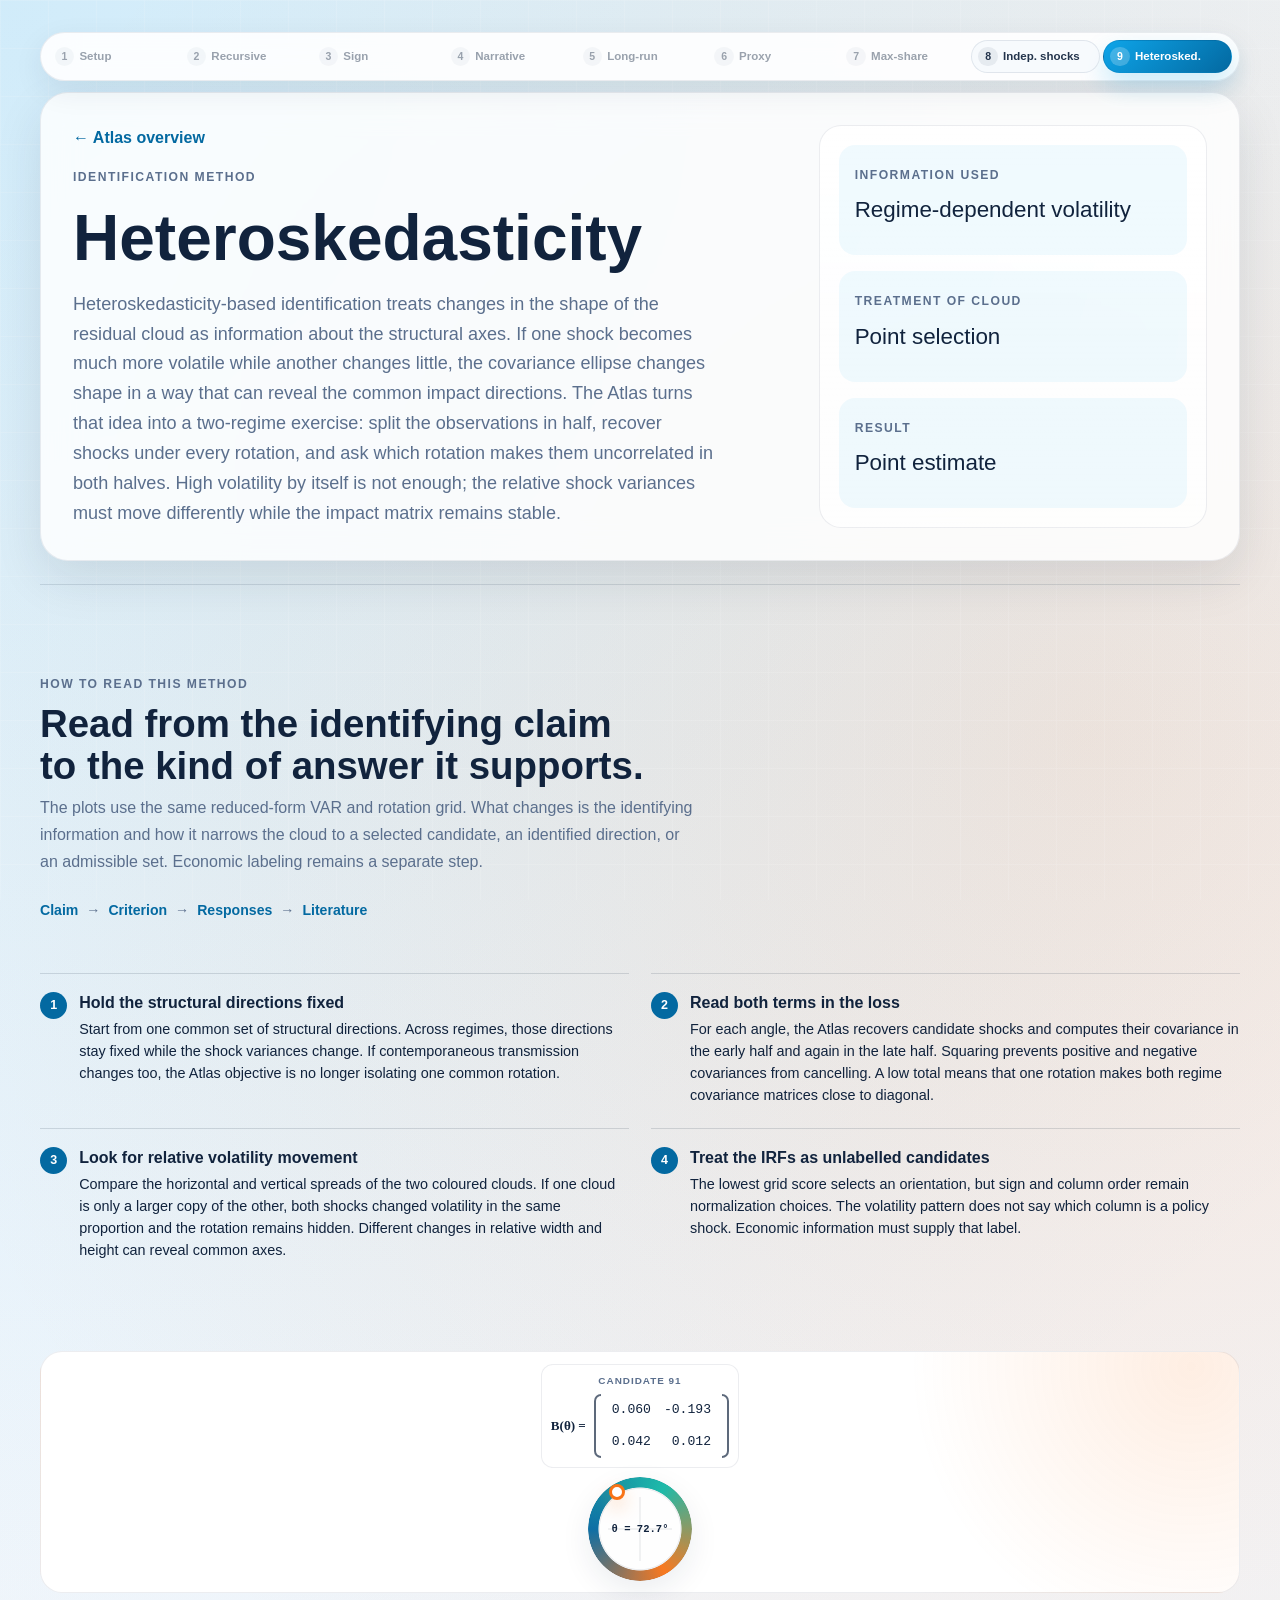
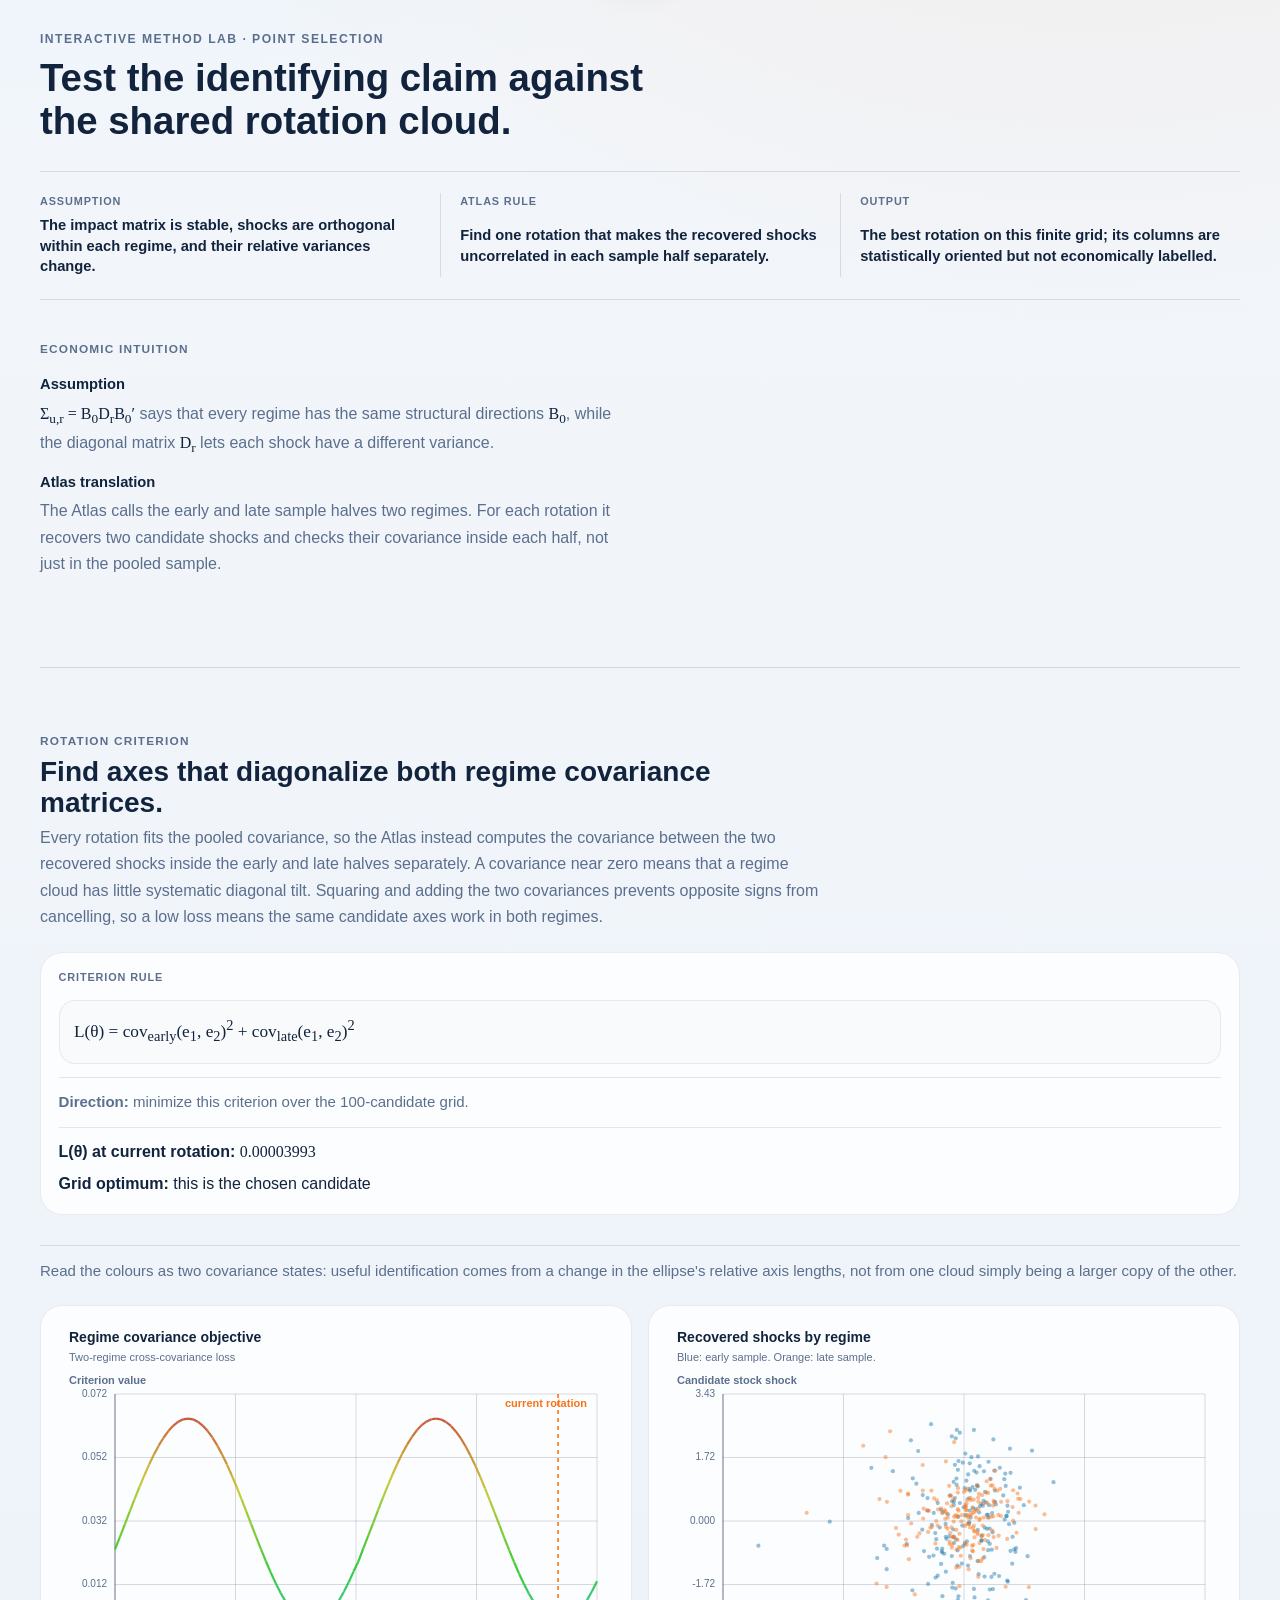
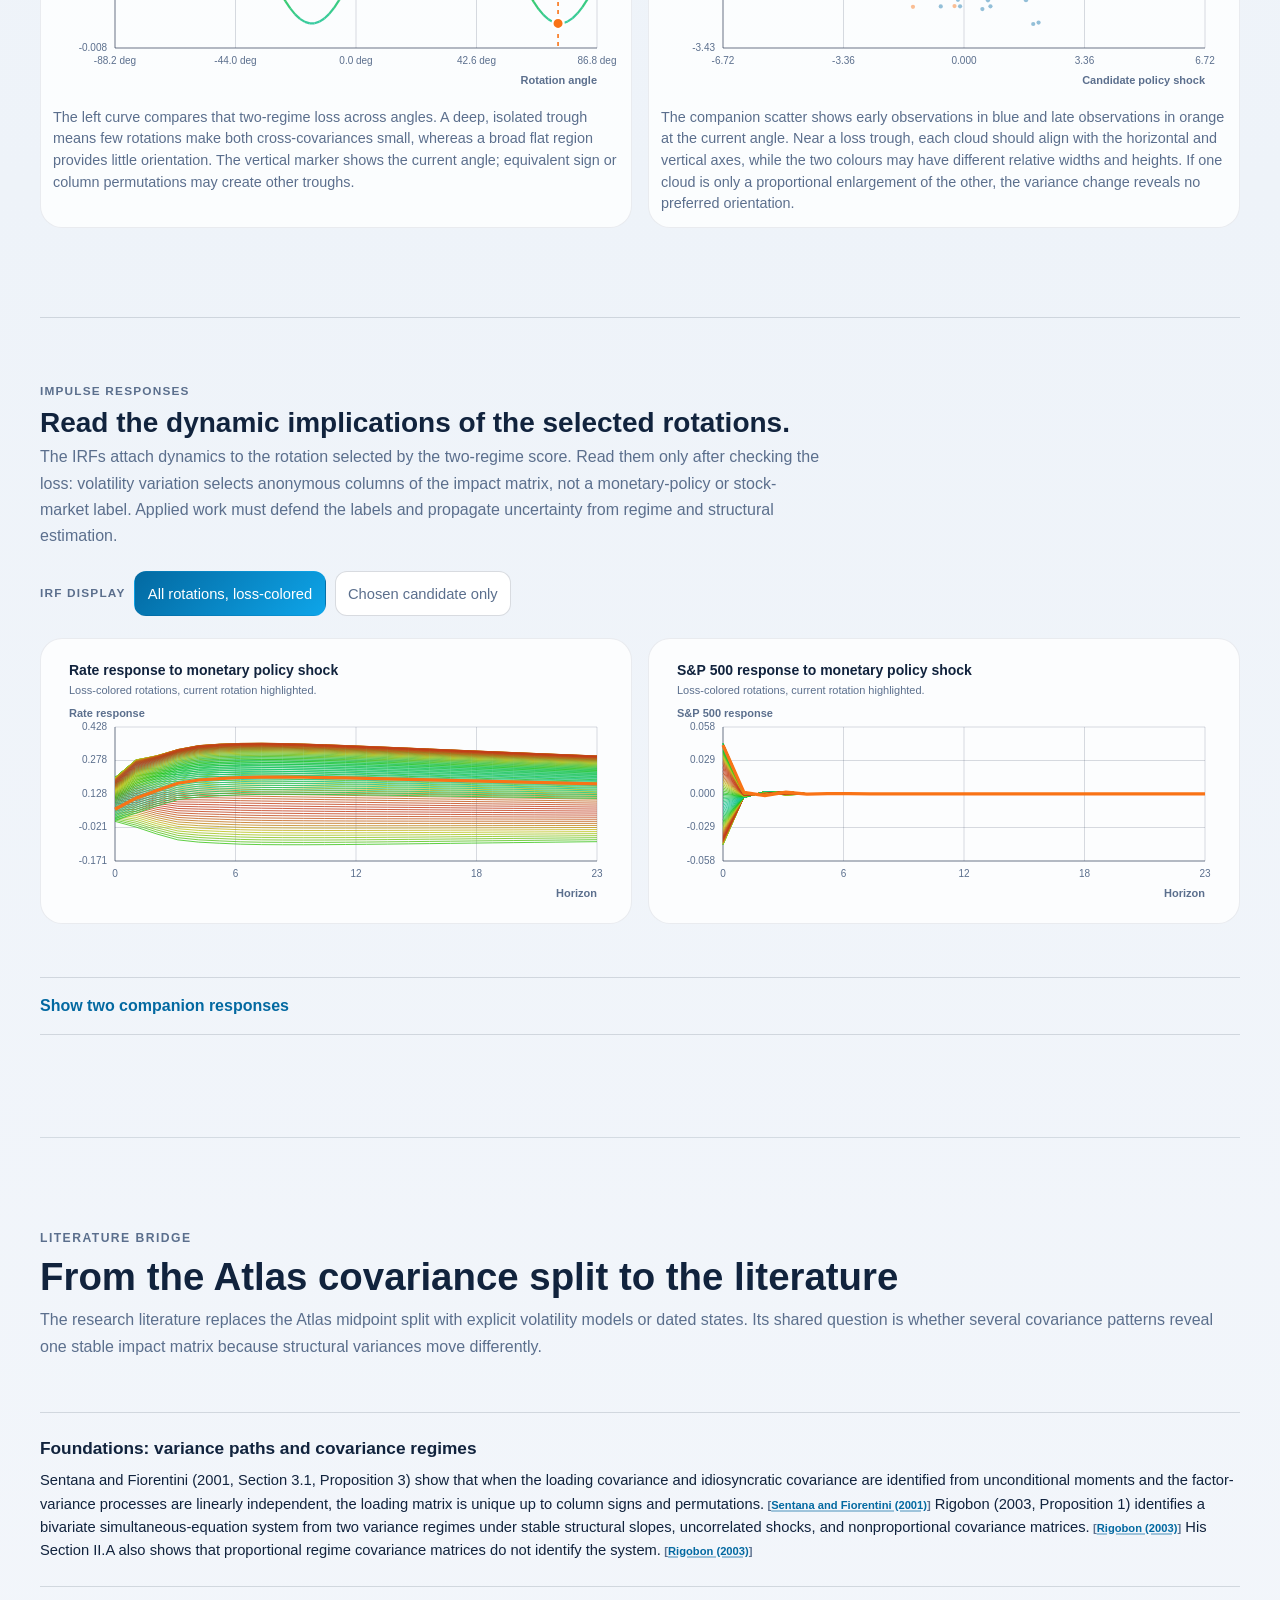
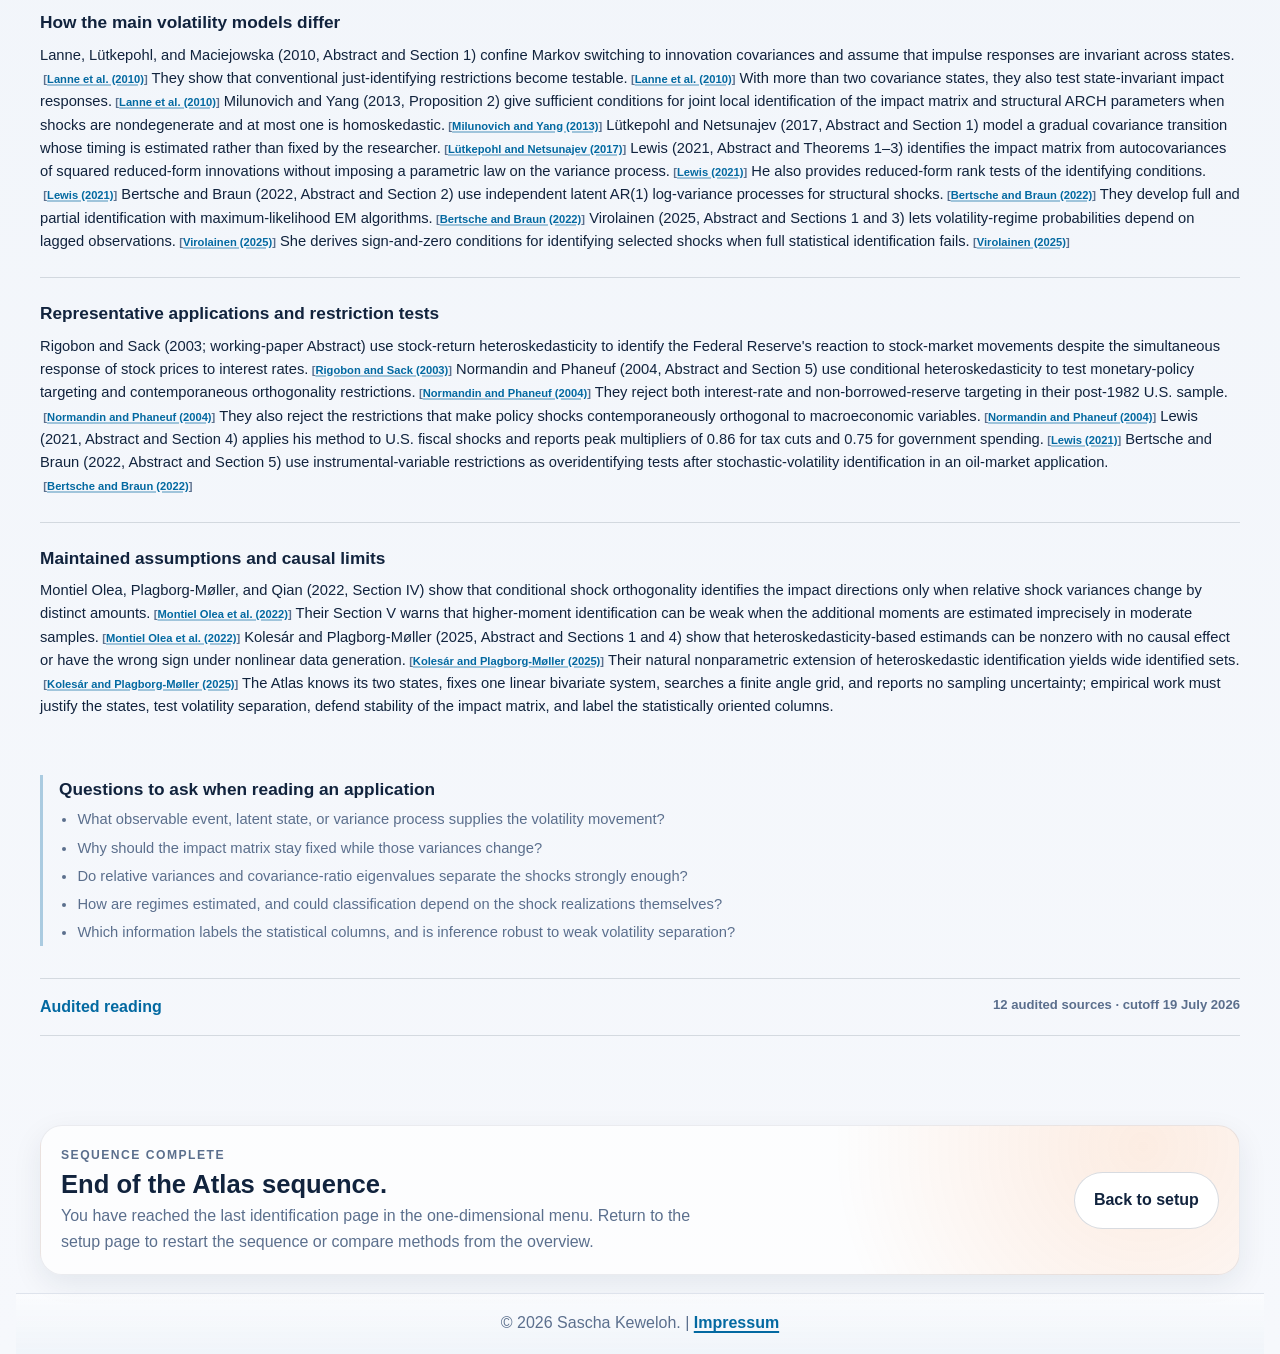
==== apps/atlas/methods/heteroskedasticity/index.html @ a926d379 "seo" ====
<!DOCTYPE html>
<!-- Generated by source/generate_seo_pages.mjs; edit method.html or the generator. -->
<html lang="en" class="ui-preinit">
<head>
  <meta charset="UTF-8">
  <meta name="viewport" content="width=device-width, initial-scale=1.0">
  <title>Heteroskedasticity SVAR Identification | SVAR Identification Atlas</title>
  <meta
    name="description"
    content="Heteroskedastic identification splits the sample in two and chooses the rotation with the smallest within-regime cross-covariances."
  >
  <!-- SEO:START -->
  <base href="../../">
  <meta id="seo-author" name="author" content="Sascha Keweloh">
  <meta id="seo-robots" name="robots" content="index, follow, max-image-preview:large, max-snippet:-1, max-video-preview:-1">
  <meta name="theme-color" content="#f5f1e8">
  <link id="seo-canonical" rel="canonical" href="https://saschakew.github.io/SVAR-Identification-Atlas/methods/heteroskedasticity/">

  <meta property="og:site_name" content="SVAR Identification Atlas">
  <meta property="og:type" content="article">
  <meta property="og:locale" content="en_US">
  <meta id="seo-og-title" property="og:title" content="Heteroskedasticity SVAR Identification | SVAR Identification Atlas">
  <meta id="seo-og-description" property="og:description" content="Heteroskedastic identification splits the sample in two and chooses the rotation with the smallest within-regime cross-covariances.">
  <meta id="seo-og-url" property="og:url" content="https://saschakew.github.io/SVAR-Identification-Atlas/methods/heteroskedasticity/">
  <meta id="seo-og-image" property="og:image" content="https://saschakew.github.io/SVAR-Identification-Atlas/source/matlab/generated/heteroskedasticity.png">
  <meta property="og:image:width" content="895">
  <meta property="og:image:height" content="678">
  <meta id="seo-og-image-alt" property="og:image:alt" content="Heteroskedasticity identification diagnostic in the SVAR Identification Atlas">

  <meta name="twitter:card" content="summary_large_image">
  <meta id="seo-twitter-title" name="twitter:title" content="Heteroskedasticity SVAR Identification | SVAR Identification Atlas">
  <meta id="seo-twitter-description" name="twitter:description" content="Heteroskedastic identification splits the sample in two and chooses the rotation with the smallest within-regime cross-covariances.">
  <meta id="seo-twitter-image" name="twitter:image" content="https://saschakew.github.io/SVAR-Identification-Atlas/source/matlab/generated/heteroskedasticity.png">
  <meta id="seo-twitter-image-alt" name="twitter:image:alt" content="Heteroskedasticity identification diagnostic in the SVAR Identification Atlas">
  <script id="seo-structured-data" type="application/ld+json">
    {
      "@context": "https://schema.org",
      "@graph": [
        {
          "@type": "LearningResource",
          "@id": "https://saschakew.github.io/SVAR-Identification-Atlas/methods/heteroskedasticity/#learning-resource",
          "url": "https://saschakew.github.io/SVAR-Identification-Atlas/methods/heteroskedasticity/",
          "name": "Heteroskedasticity SVAR Identification",
          "description": "Heteroskedastic identification splits the sample in two and chooses the rotation with the smallest within-regime cross-covariances.",
          "learningResourceType": "Interactive visualization",
          "educationalUse": [
            "Instruction",
            "Research"
          ],
          "about": [
            {
              "@type": "Thing",
              "name": "Heteroskedasticity identification"
            },
            {
              "@type": "Thing",
              "name": "Structural vector autoregression"
            }
          ],
          "isAccessibleForFree": true,
          "inLanguage": "en",
          "image": "https://saschakew.github.io/SVAR-Identification-Atlas/source/matlab/generated/heteroskedasticity.png",
          "author": {
            "@type": "Person",
            "@id": "https://sascha-keweloh.com/#person",
            "name": "Sascha Keweloh",
            "url": "https://sascha-keweloh.com/"
          },
          "isPartOf": {
            "@type": "WebSite",
            "@id": "https://saschakew.github.io/SVAR-Identification-Atlas/#website",
            "name": "SVAR Identification Atlas",
            "url": "https://saschakew.github.io/SVAR-Identification-Atlas/"
          }
        },
        {
          "@type": "BreadcrumbList",
          "itemListElement": [
            {
              "@type": "ListItem",
              "position": 1,
              "name": "SVAR Identification Atlas",
              "item": "https://saschakew.github.io/SVAR-Identification-Atlas/"
            },
            {
              "@type": "ListItem",
              "position": 2,
              "name": "Heteroskedasticity identification",
              "item": "https://saschakew.github.io/SVAR-Identification-Atlas/methods/heteroskedasticity/"
            }
          ]
        }
      ]
    }
  </script>
  <!-- SEO:END -->
  <meta http-equiv="Cache-Control" content="no-cache, no-store, must-revalidate">
  <meta http-equiv="Pragma" content="no-cache">
  <meta http-equiv="Expires" content="0">
  <link rel="stylesheet" href="styles.css?v=20260715-section-audit1">
</head>
<body class="method-page-body">
  <a class="skip-link" href="#main">Skip to content</a>
  <div id="loading-screen" role="status" aria-live="polite" aria-label="Loading the SVAR method page" hidden style="display: none;">
    <div class="loader loader--atlas">
      <p class="loader__eyebrow">Preparing the method page</p>
      <h1 class="loader__headline">Loading the SVAR illustration</h1>
      <p class="loader__copy">Drawing the common rotation grid before the method enters.</p>
      <div class="loader__chart-card">
        <canvas id="loader-time-series" aria-label="Animated loading plot for the interest rate and S&amp;P 500"></canvas>
        <div class="loader__legend" aria-hidden="true">
          <span><i class="loader__swatch loader__swatch--rate"></i>Interest rate</span>
          <span><i class="loader__swatch loader__swatch--sp500"></i>S&amp;P 500</span>
        </div>
      </div>
      <div class="loader__progress" aria-hidden="true">
        <div class="loader__progress-meta">
          <span id="loader-status-text">Loading method diagnostics</span>
          <span id="loader-progress-text">0%</span>
        </div>
        <div class="loader__progress-track">
          <span id="loader-progress-bar"></span>
        </div>
      </div>
    </div>
  </div>

  <main id="main" class="page-shell method-page-shell">
    <nav id="atlas-timeline" class="atlas-timeline" aria-label="Atlas sequence"></nav>

    <section class="hero atlas-hero method-hero" data-reveal>
      <div class="hero__content">
        <a class="method-back-link" href="index.html">&larr; Atlas overview</a>
        <span class="eyebrow">Identification method</span>
        <h1 id="method-page-title">Heteroskedasticity</h1>
        <p id="method-page-summary" class="hero__lede">Heteroskedastic identification splits the sample in two and chooses the rotation with the smallest within-regime cross-covariances.</p>
      </div>
      <aside class="hero-meta" id="method-page-meta"></aside>
    </section>

    <section id="method-reading-guide" class="editorial-section method-reading-guide" data-reveal aria-labelledby="method-reading-heading">
      <div id="method-reading-root"></div>
    </section>

    <div class="method-page-layout">
      <div id="single-method-root" class="method-page-root"></div>
      <aside id="method-cockpit-root" class="method-cockpit-root" aria-label="Rotation controls"></aside>
    </div>

    <section id="method-literature" class="editorial-section method-literature-chapter" data-reveal aria-labelledby="method-literature-heading">
      <div id="method-literature-root"></div>
    </section>

    <section id="method-matlab" class="section-card method-matlab" data-atlas-feature="matlabReplication" data-reveal>
      <div class="section-card__header">
        <span class="section-eyebrow">Matlab</span>
        <h2>Runnable simulated example.</h2>
      </div>
      <div class="matlab-run-guide" aria-label="How to run the Matlab example">
        <div>
          <strong>Run from the project folder</strong>
          <ol>
            <li>Open Matlab in <code>apps/atlas/source/matlab</code>.</li>
            <li>Run this method script, for example <code>atlas_recursive_demo</code>.</li>
            <li>Run <code>atlas_run_all_method_demos</code> to export every method figure set.</li>
          </ol>
        </div>
        <div>
          <strong>Copy into a fresh folder</strong>
          <ol>
            <li>Copy <code>atlas_setup.m</code> and this method script.</li>
            <li>Copy the helper files in the disclosure below.</li>
            <li>Run the method script; it creates diagnostics, all-rotation IRFs, and selected/accepted IRFs.</li>
          </ol>
        </div>
        <p class="matlab-run-guide__note">The ZIP button creates the same folder automatically. If an embedded preview blocks downloads, open this page in a regular browser.</p>
      </div>
      <details class="shared-code-disclosure">
        <summary>Show shared Matlab setup code</summary>
        <div id="method-shared-code-panel"></div>
      </details>
      <div id="method-code-panel"></div>
      <details class="shared-code-disclosure">
        <summary>Show shared Matlab plotting and utility helpers</summary>
        <div id="method-helper-code-panels"></div>
      </details>
    </section>

    <section id="atlas-next-card" class="atlas-next-card" data-reveal aria-label="Next Atlas page"></section>

    <footer class="site-footer" data-reveal>
      <p>
        &copy; 2026 Sascha Keweloh. | <a href="https://sascha-keweloh.com/impressum.html">Impressum</a>
      </p>
    </footer>
  </main>

  <script type="module" src="js/method-page.js?v=20260719-source-gate2"></script>
</body>
</html>
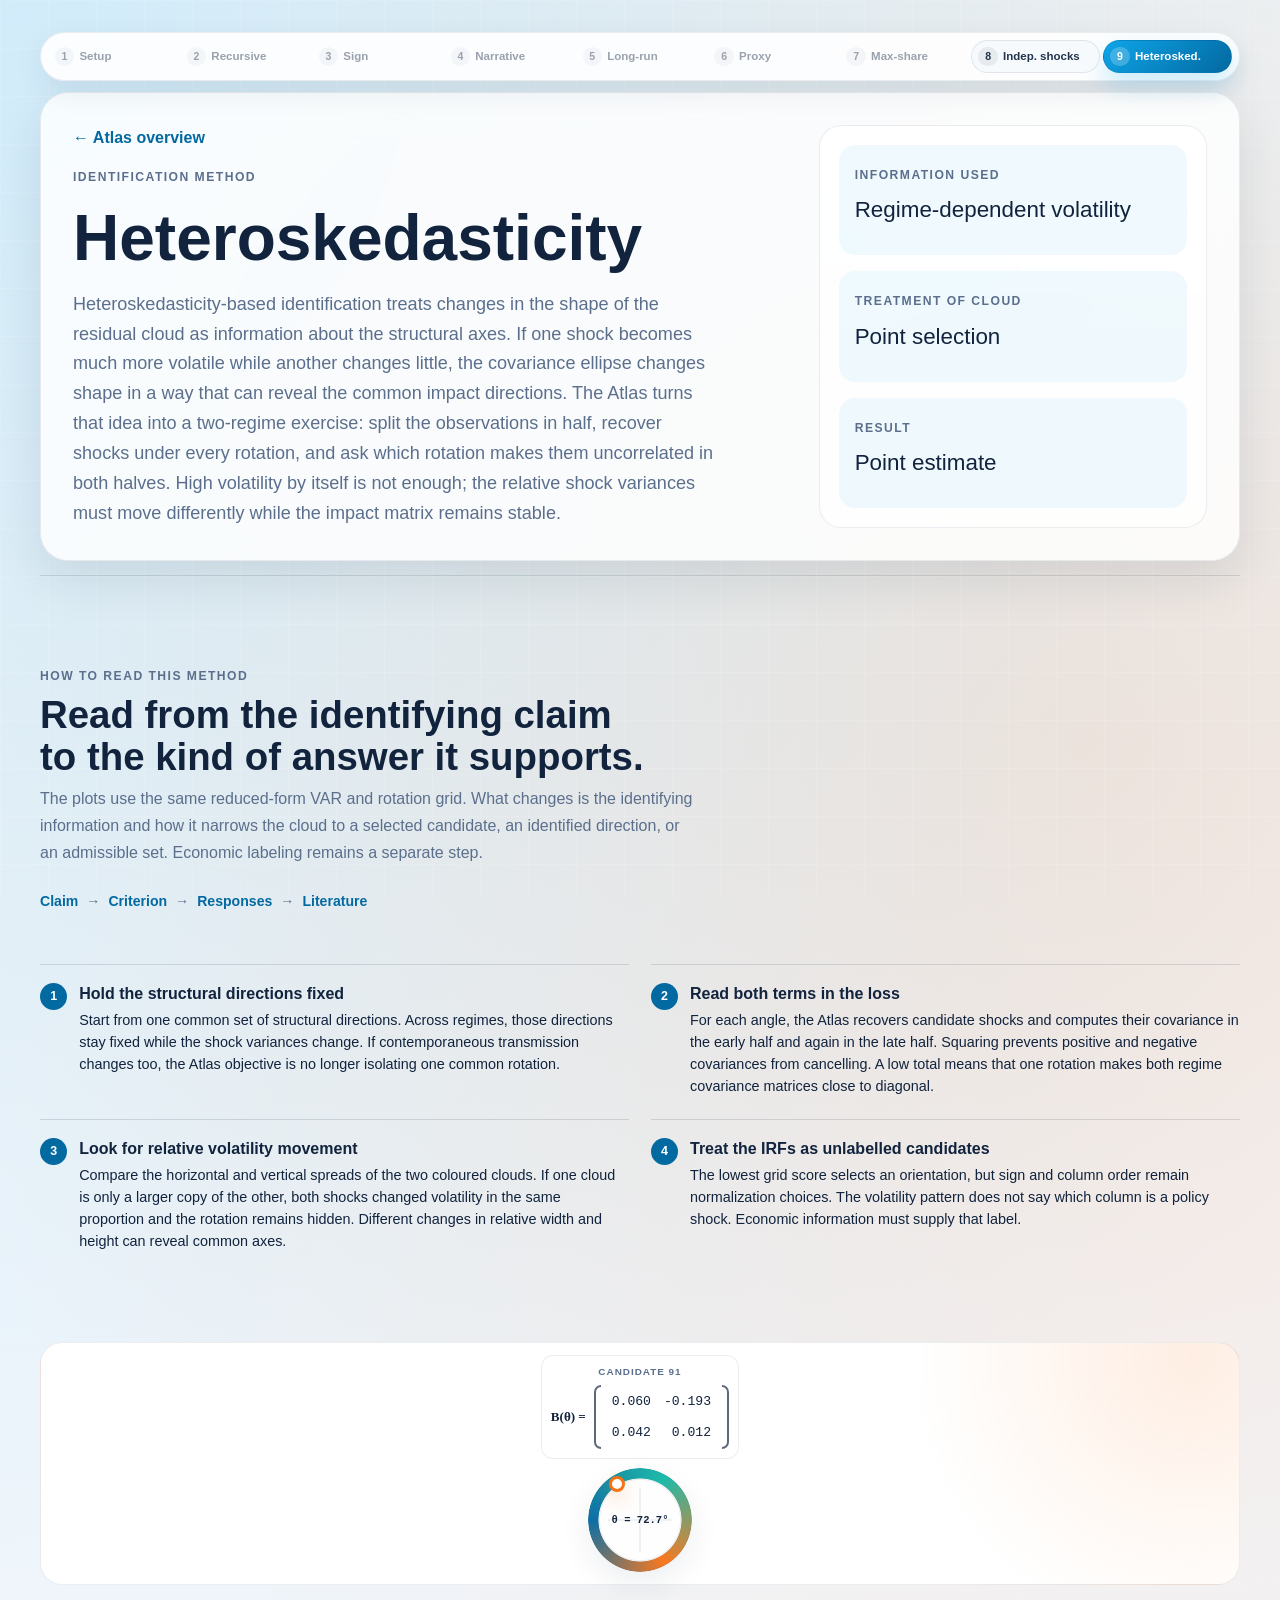
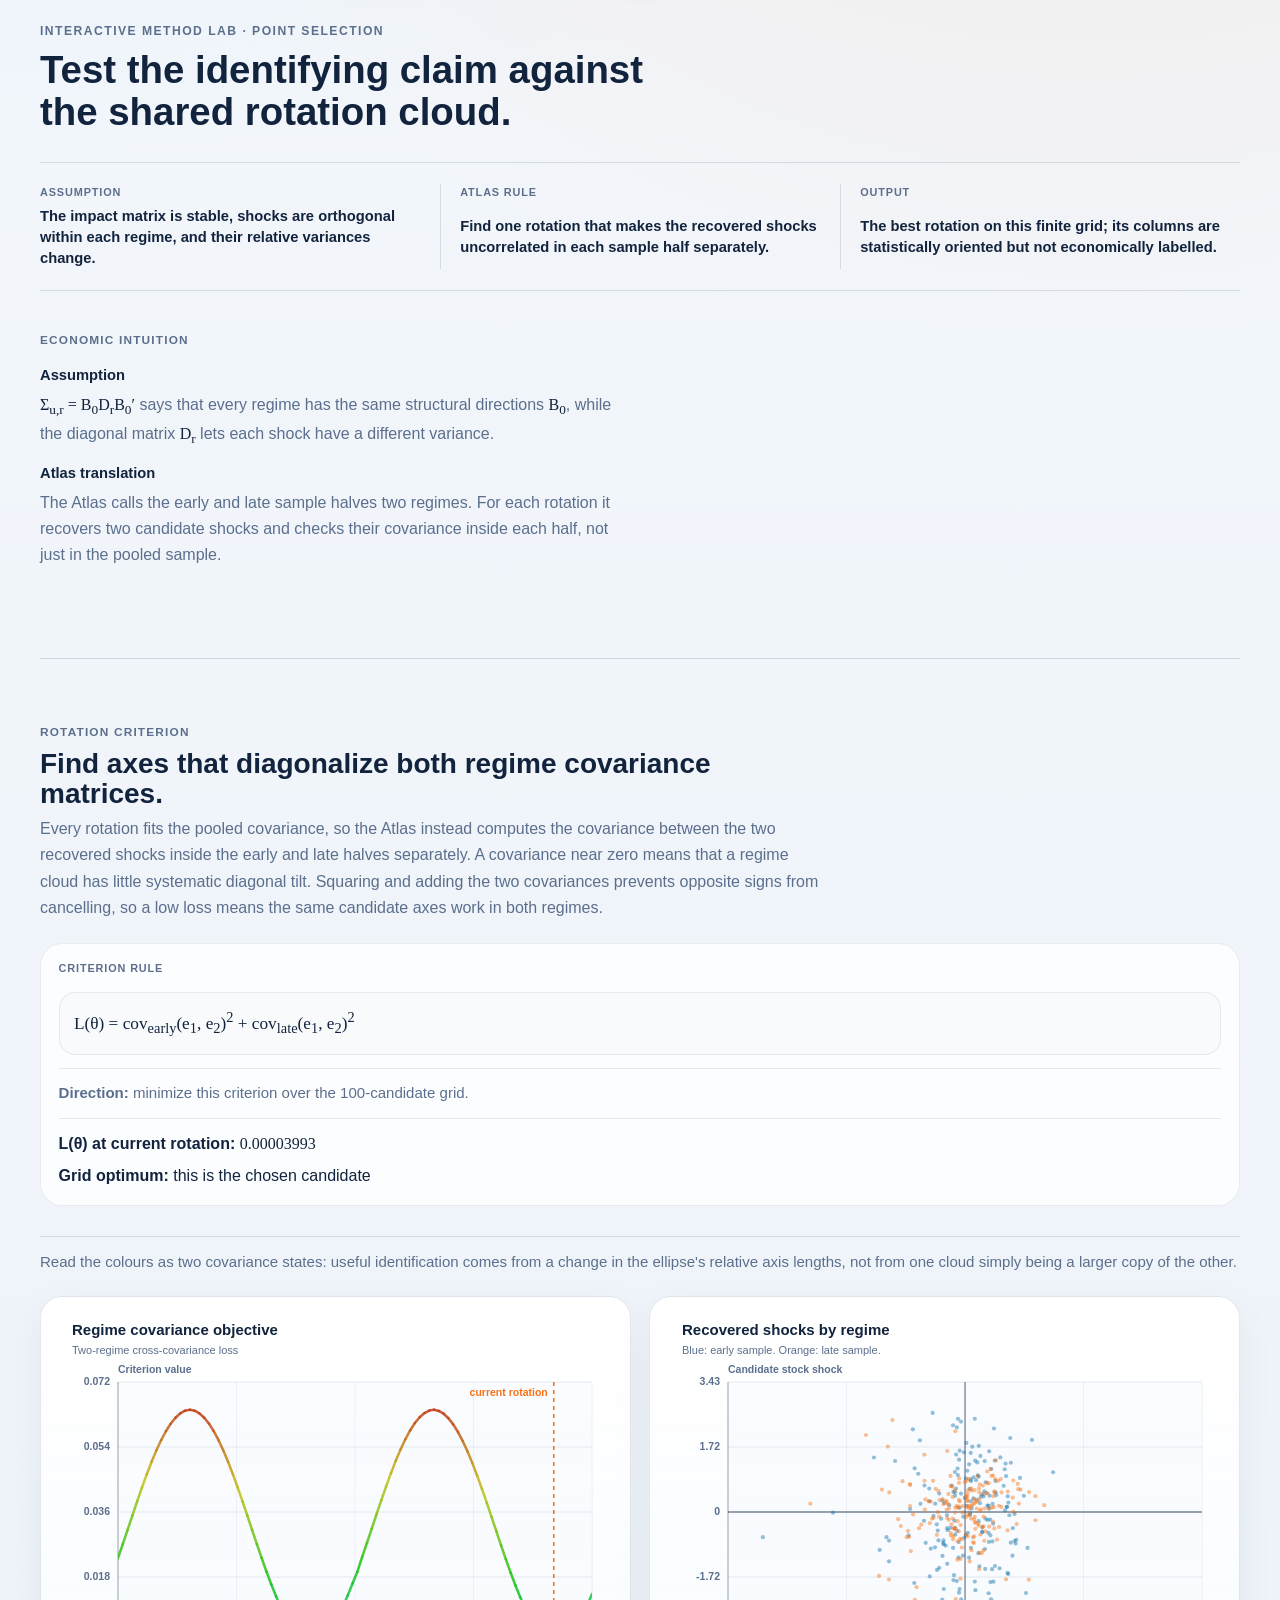
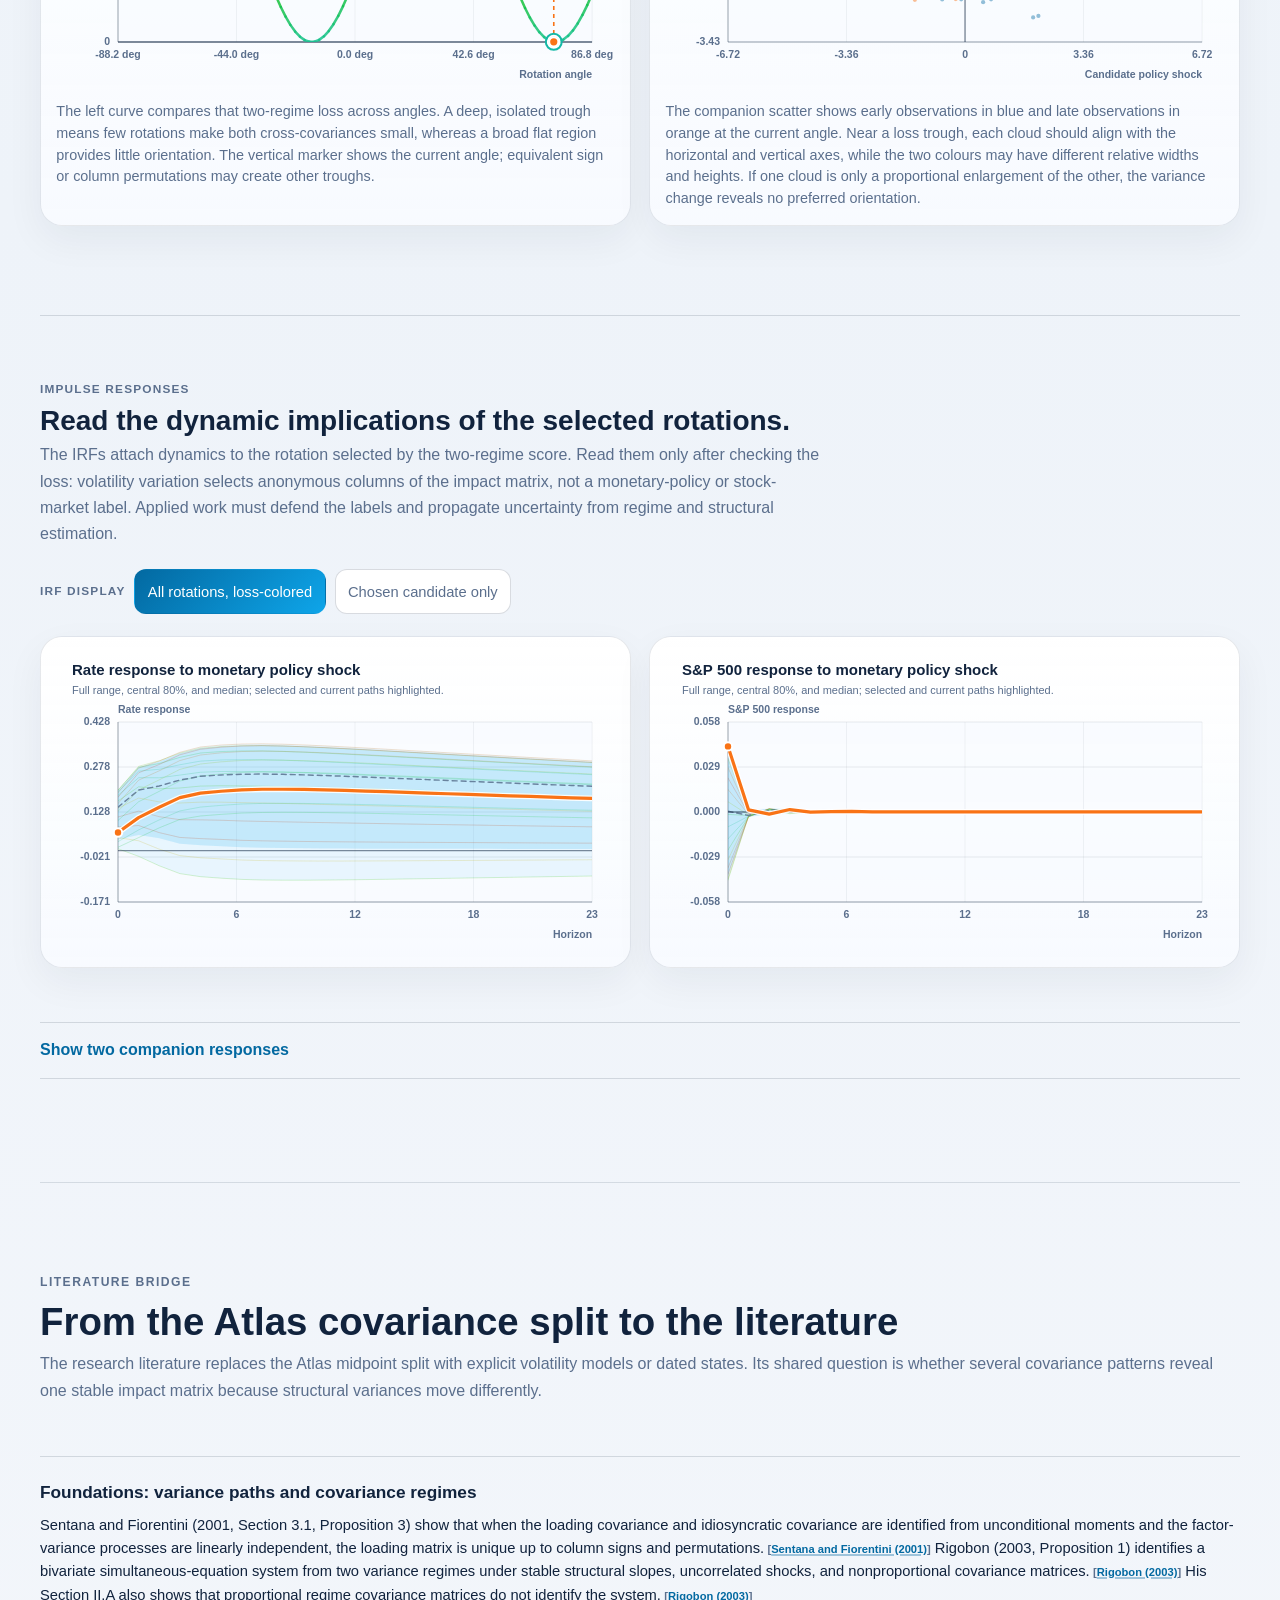
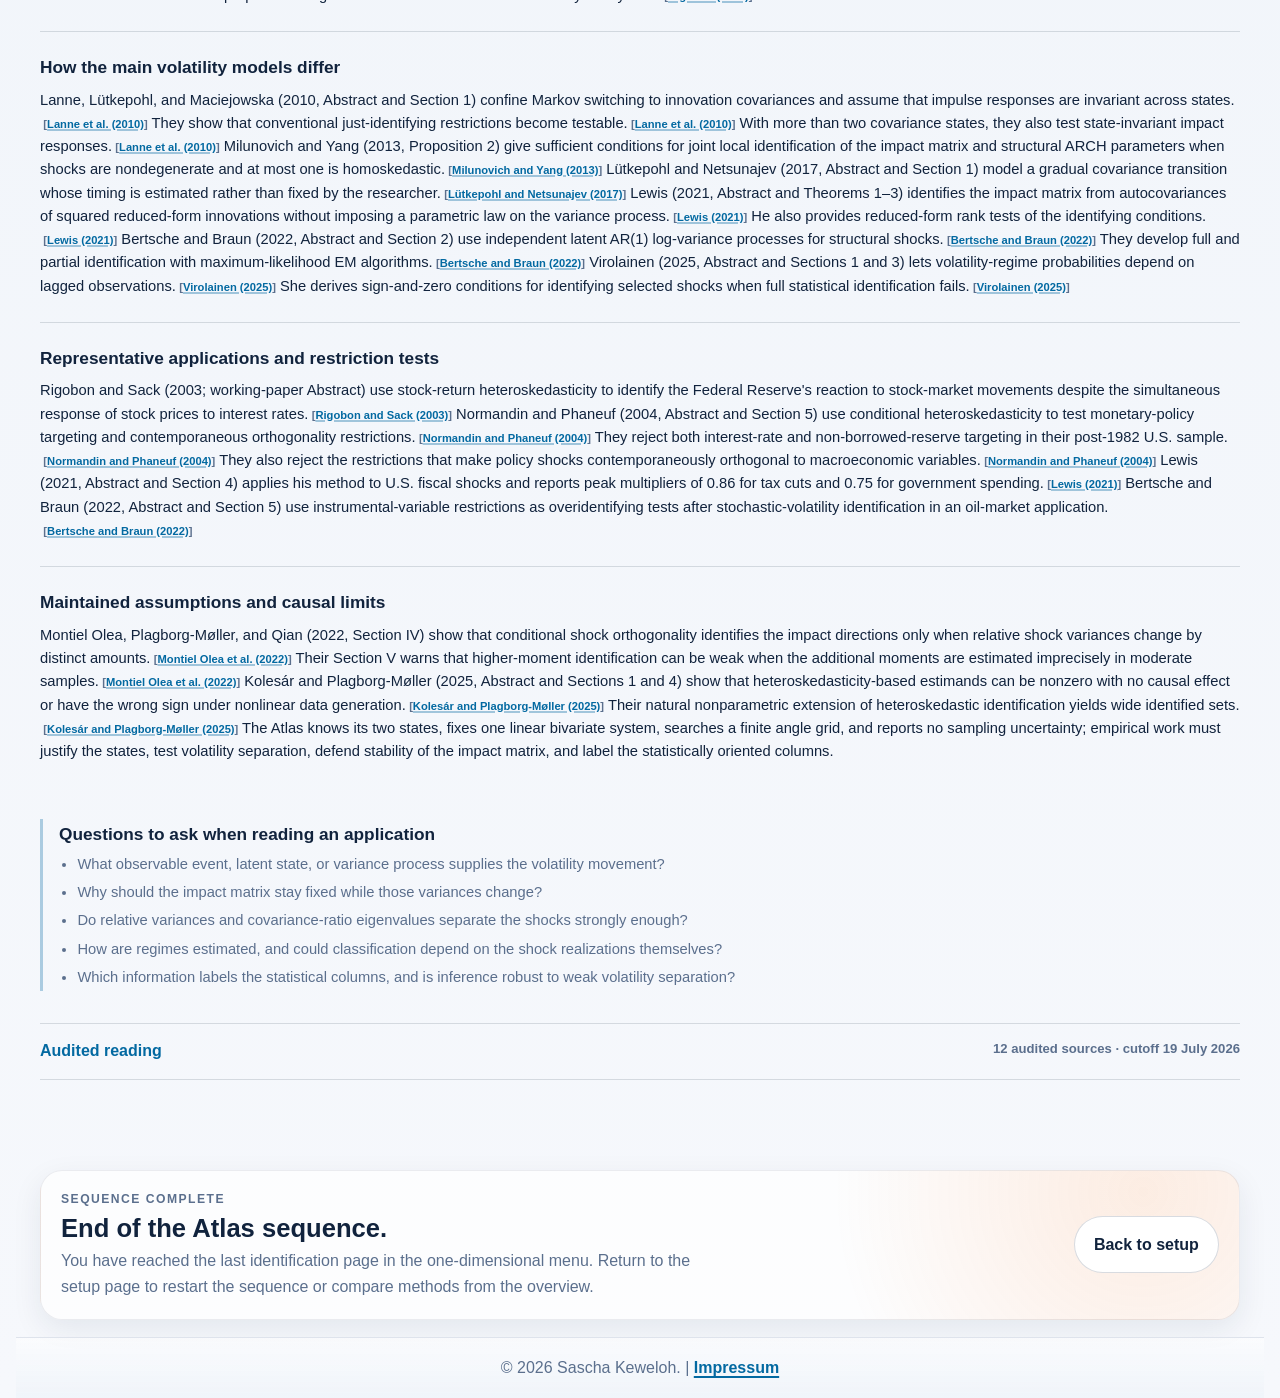
==== commit c316a9db: "figure upd" ====
--- a/apps/atlas/methods/heteroskedasticity/index.html
+++ b/apps/atlas/methods/heteroskedasticity/index.html
@@ -97,7 +97,7 @@
   <meta http-equiv="Cache-Control" content="no-cache, no-store, must-revalidate">
   <meta http-equiv="Pragma" content="no-cache">
   <meta http-equiv="Expires" content="0">
-  <link rel="stylesheet" href="styles.css?v=20260715-section-audit1">
+  <link rel="stylesheet" href="styles.css?v=20260831-figure-system2">
 </head>
 <body class="method-page-body">
   <a class="skip-link" href="#main">Skip to content</a>
@@ -195,6 +195,6 @@
     </footer>
   </main>
 
-  <script type="module" src="js/method-page.js?v=20260719-source-gate2"></script>
+  <script type="module" src="js/method-page.js?v=20260831-figure-system2"></script>
 </body>
 </html>
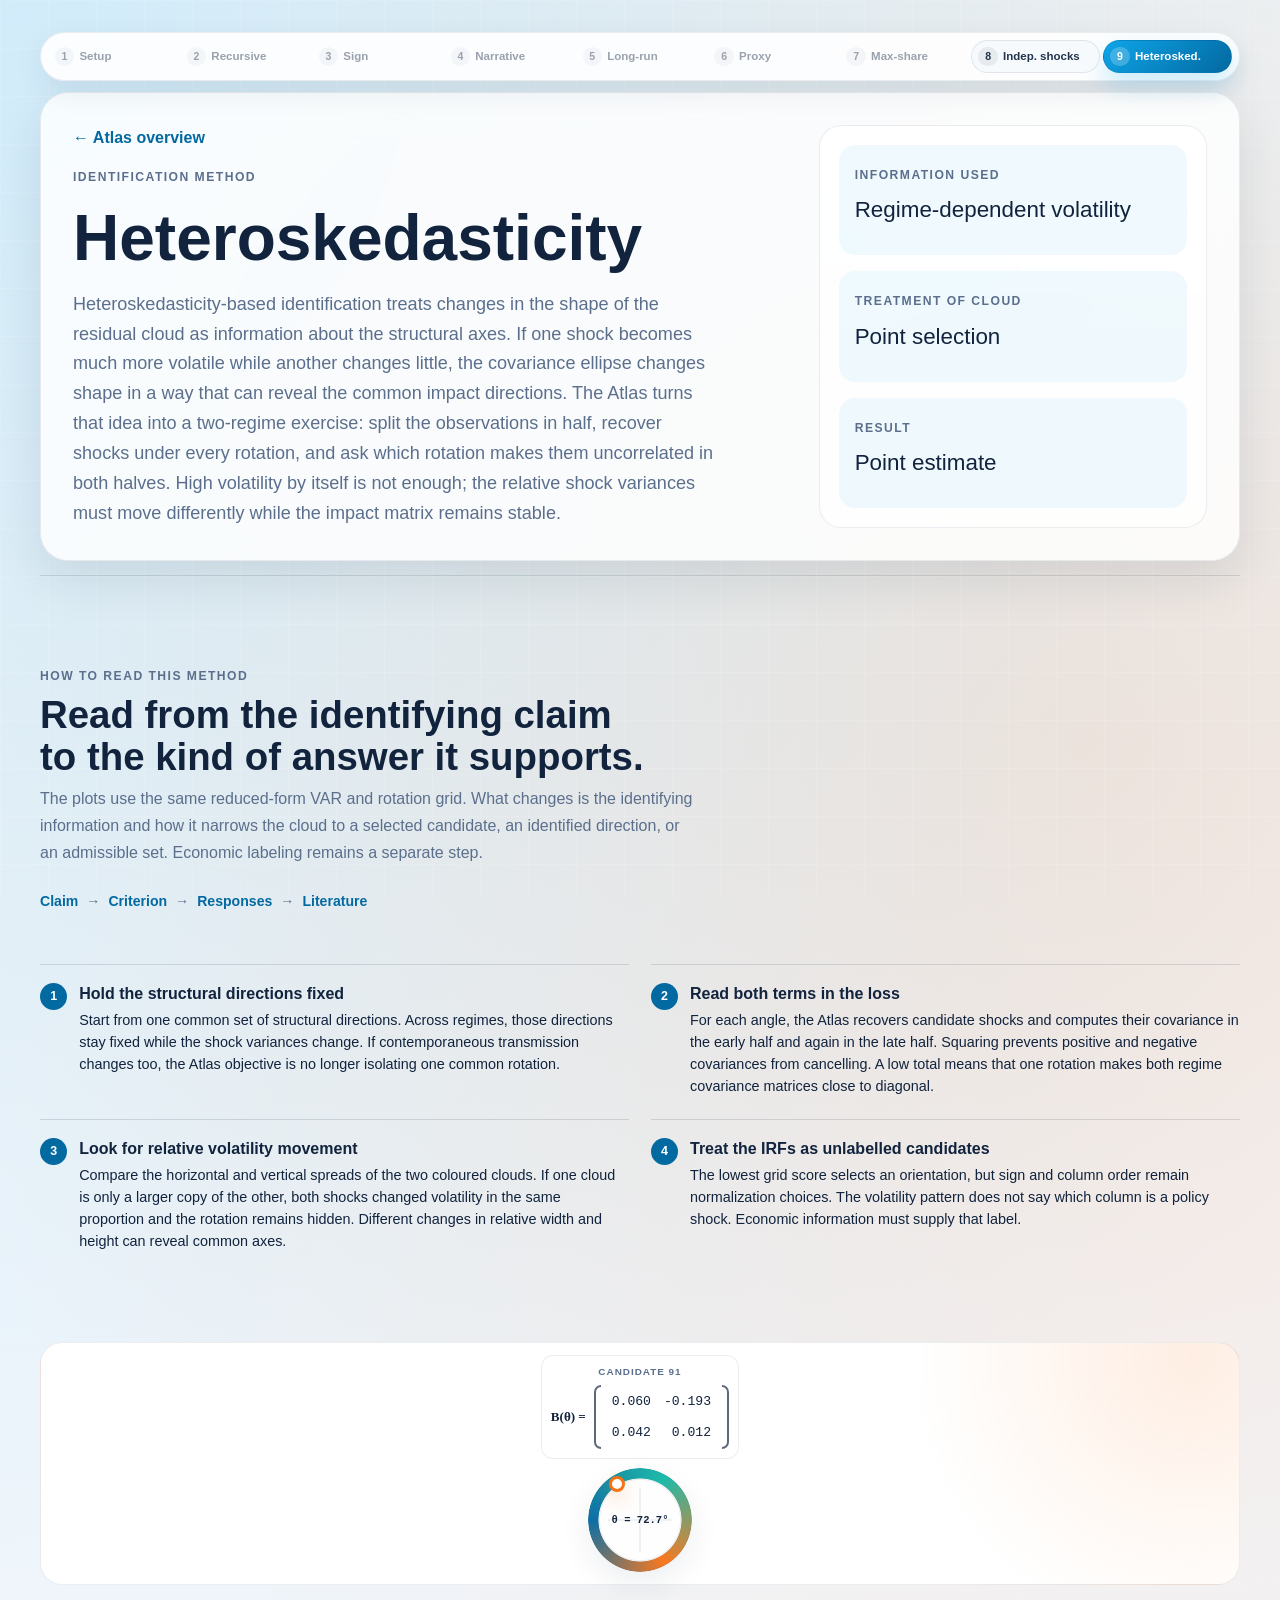
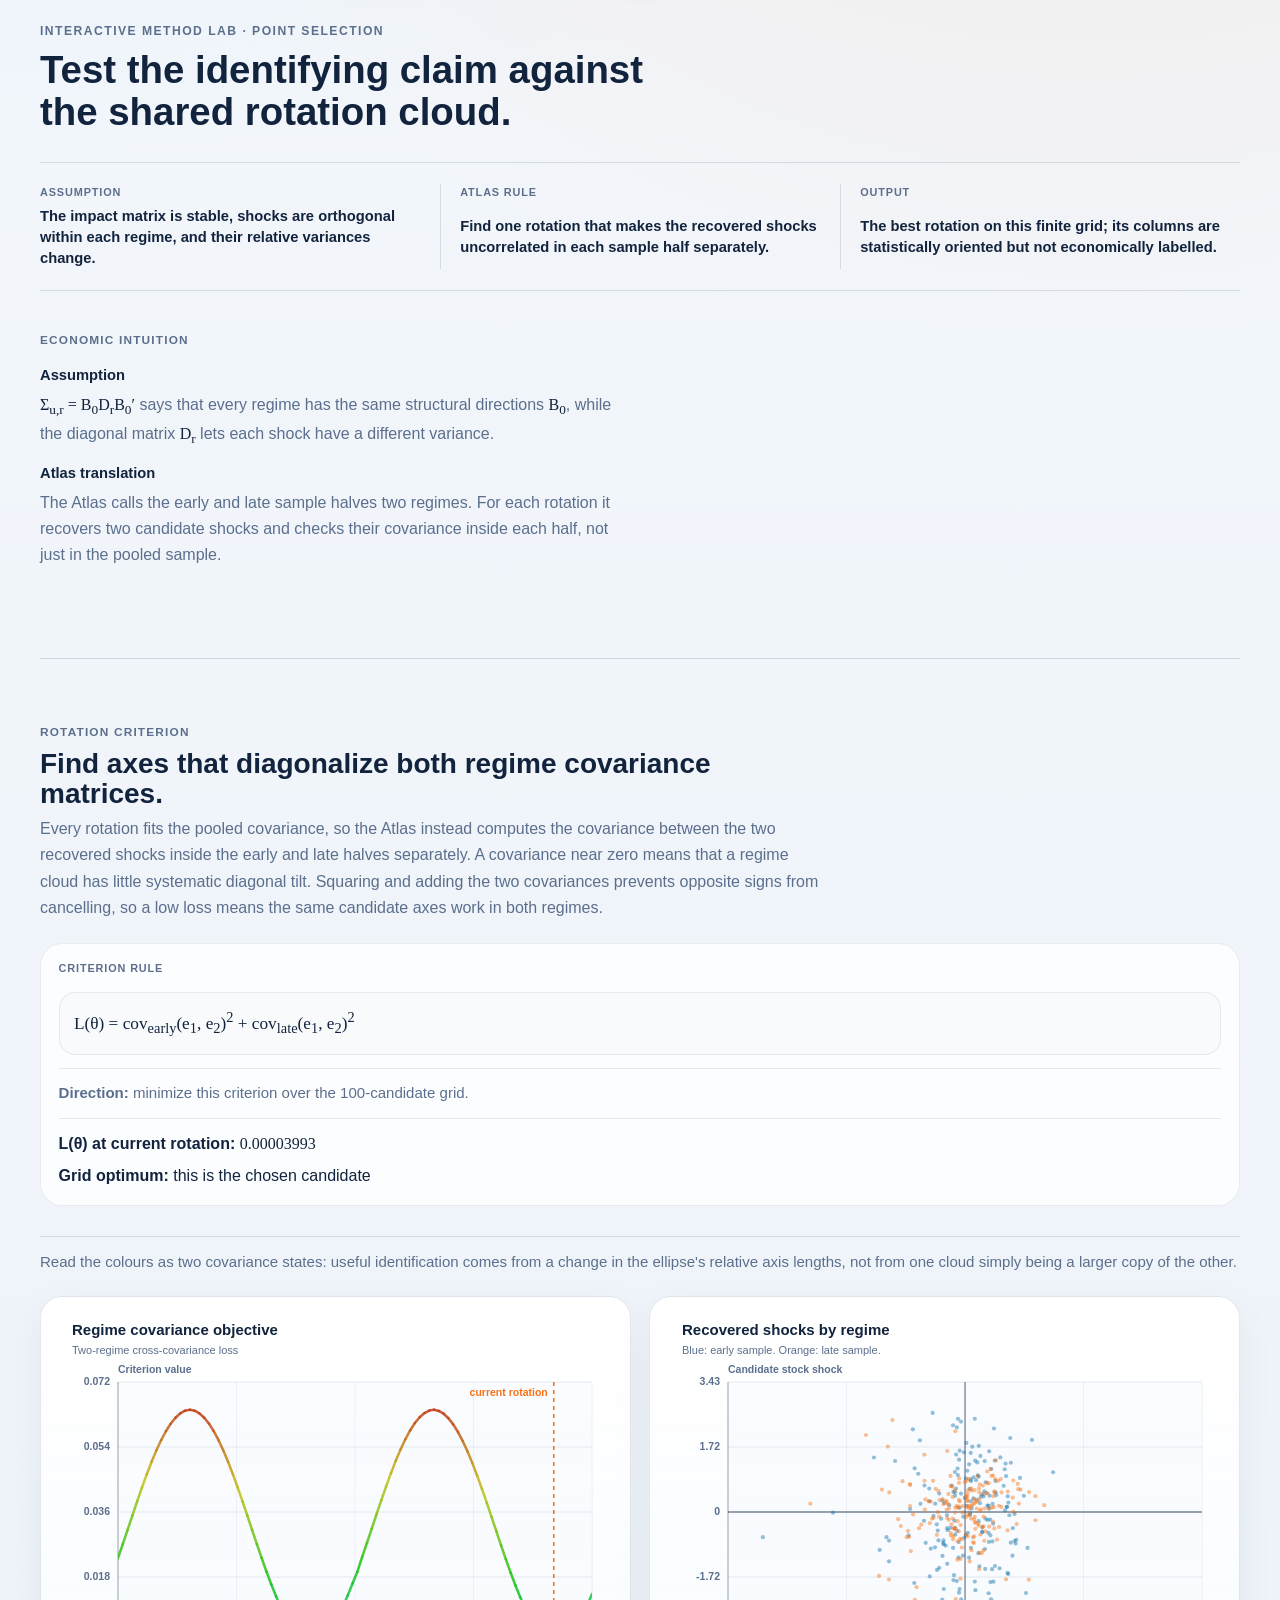
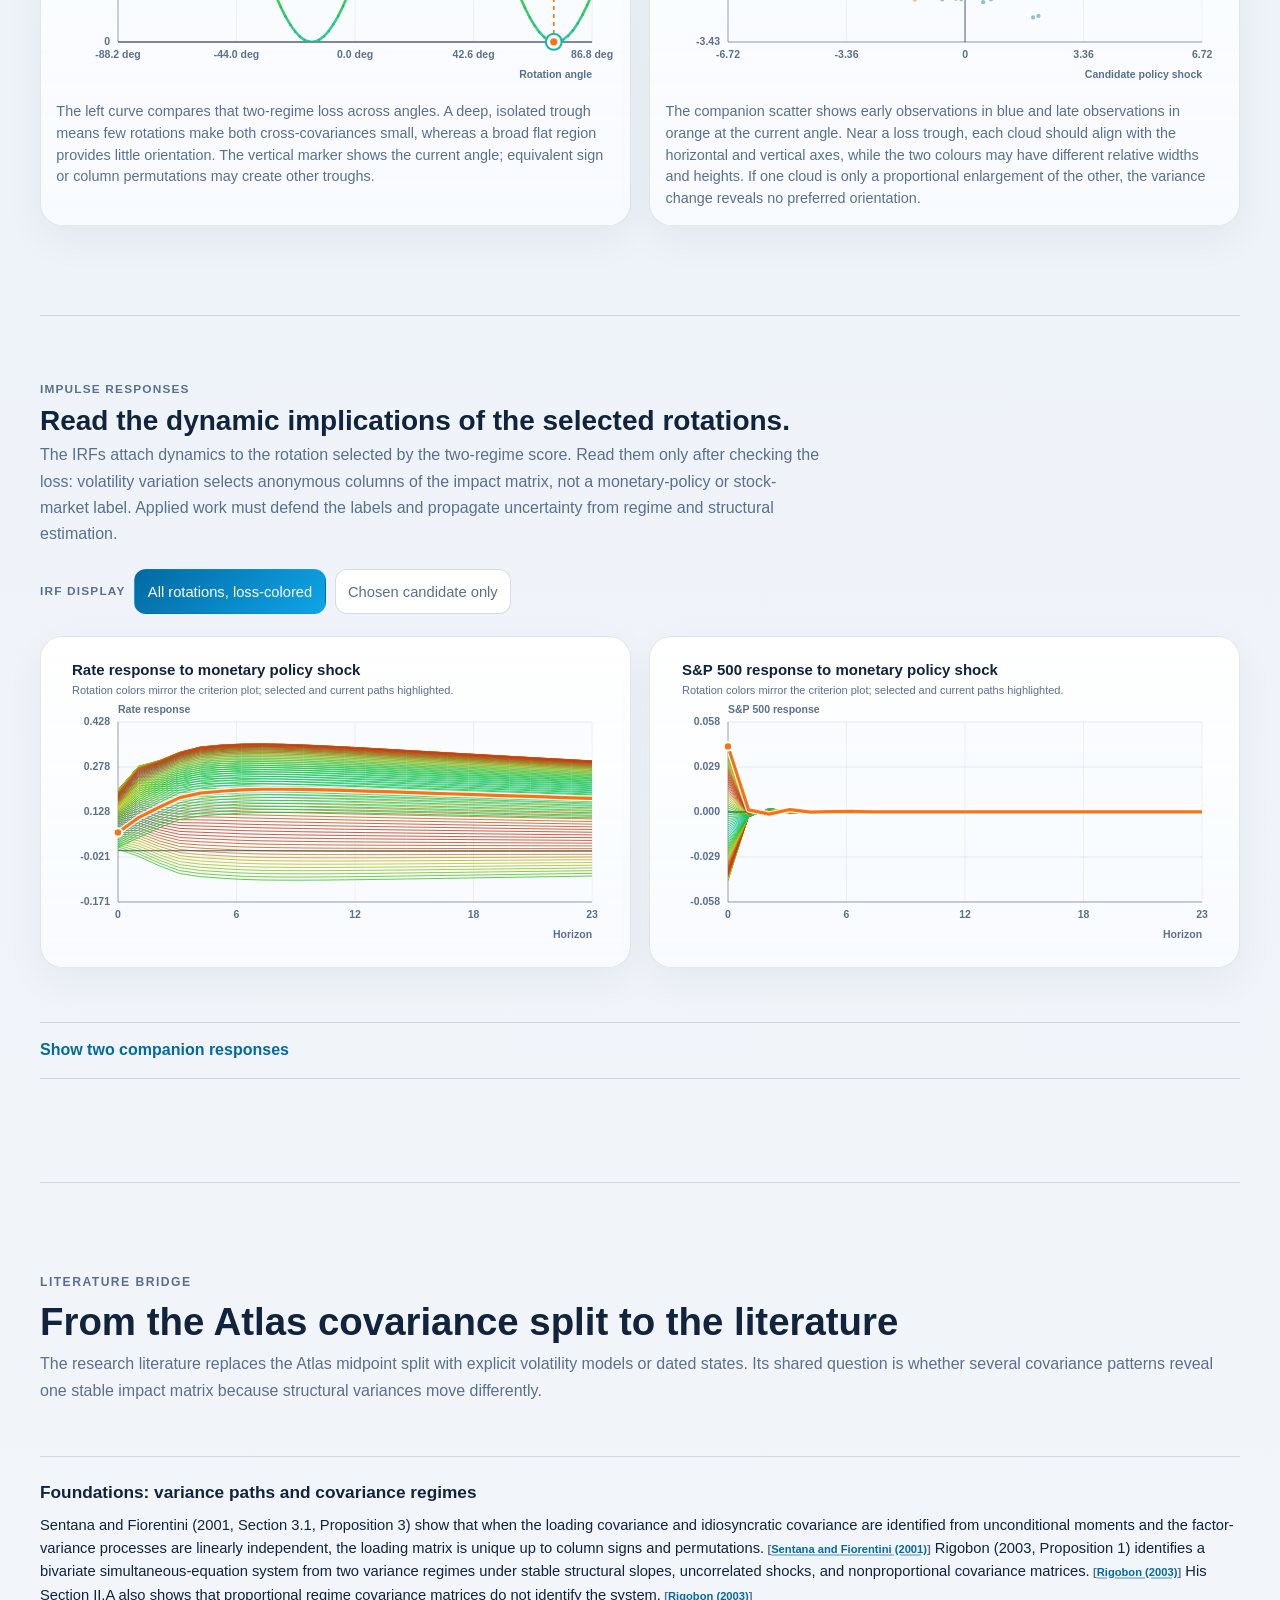
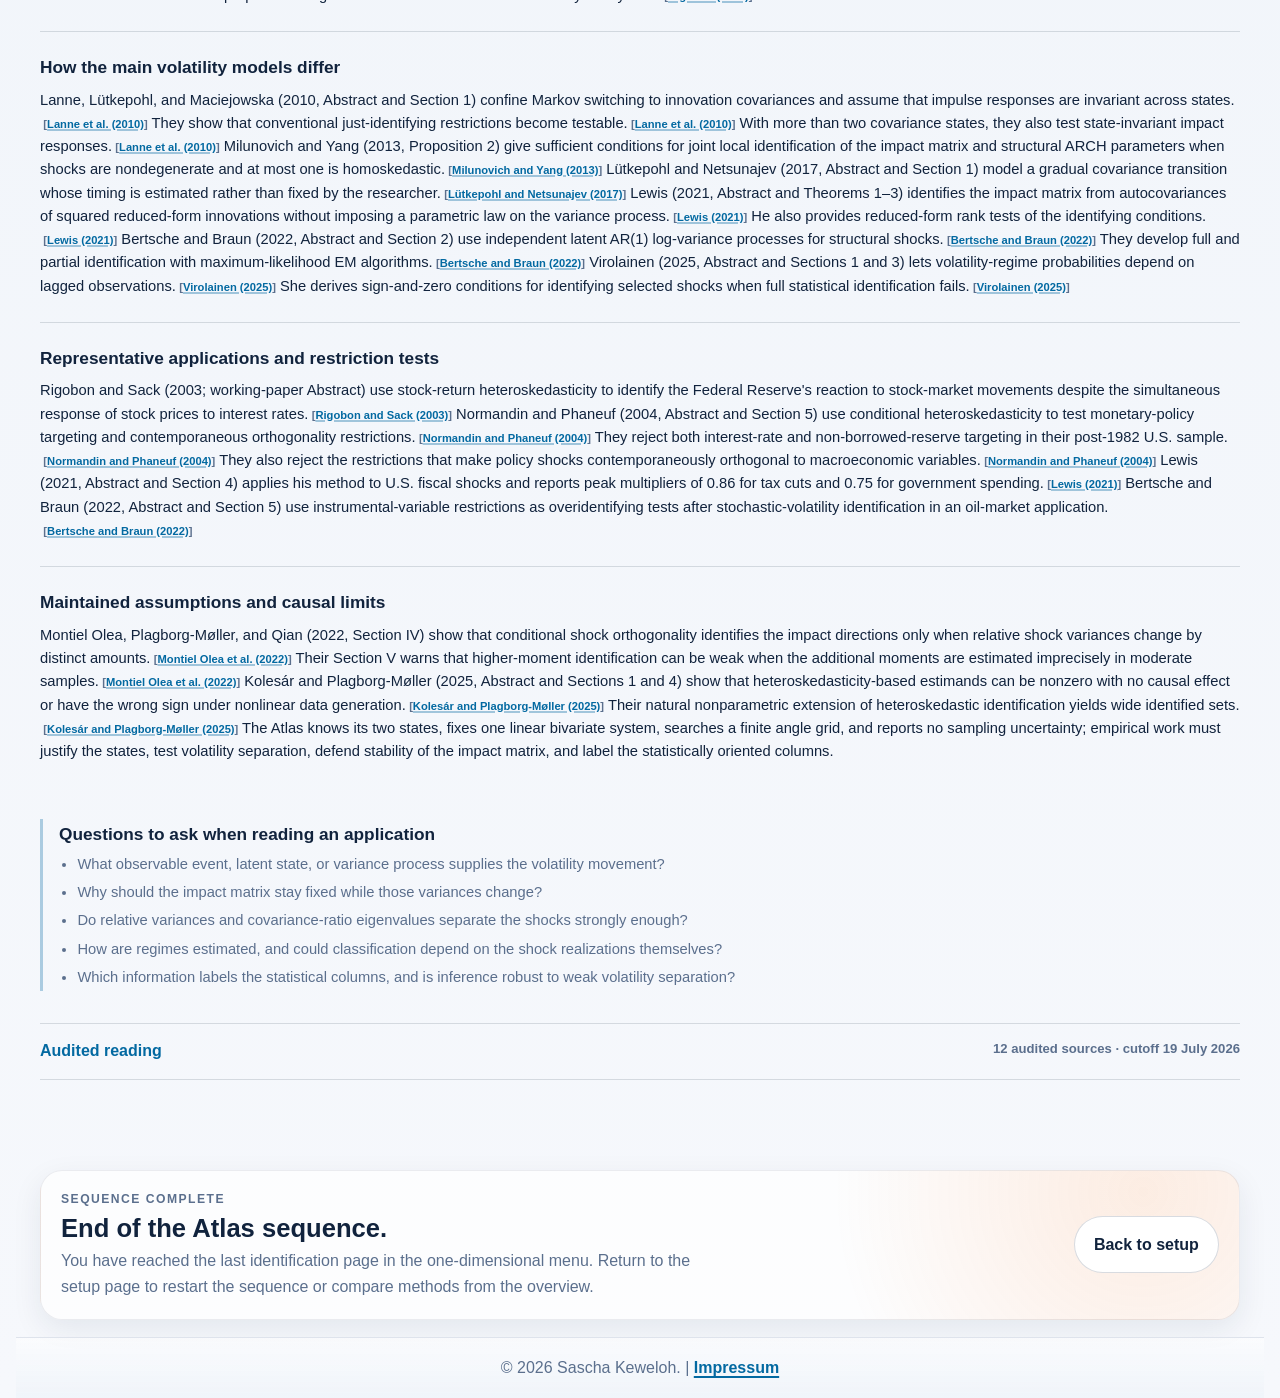
==== commit 6cb4e2d7: "fix" ====
--- a/apps/atlas/methods/heteroskedasticity/index.html
+++ b/apps/atlas/methods/heteroskedasticity/index.html
@@ -97,7 +97,7 @@
   <meta http-equiv="Cache-Control" content="no-cache, no-store, must-revalidate">
   <meta http-equiv="Pragma" content="no-cache">
   <meta http-equiv="Expires" content="0">
-  <link rel="stylesheet" href="styles.css?v=20260831-figure-system2">
+  <link rel="stylesheet" href="styles.css?v=20260831-figure-system3">
 </head>
 <body class="method-page-body">
   <a class="skip-link" href="#main">Skip to content</a>
@@ -195,6 +195,6 @@
     </footer>
   </main>
 
-  <script type="module" src="js/method-page.js?v=20260831-figure-system2"></script>
+  <script type="module" src="js/method-page.js?v=20260831-figure-system3"></script>
 </body>
 </html>
